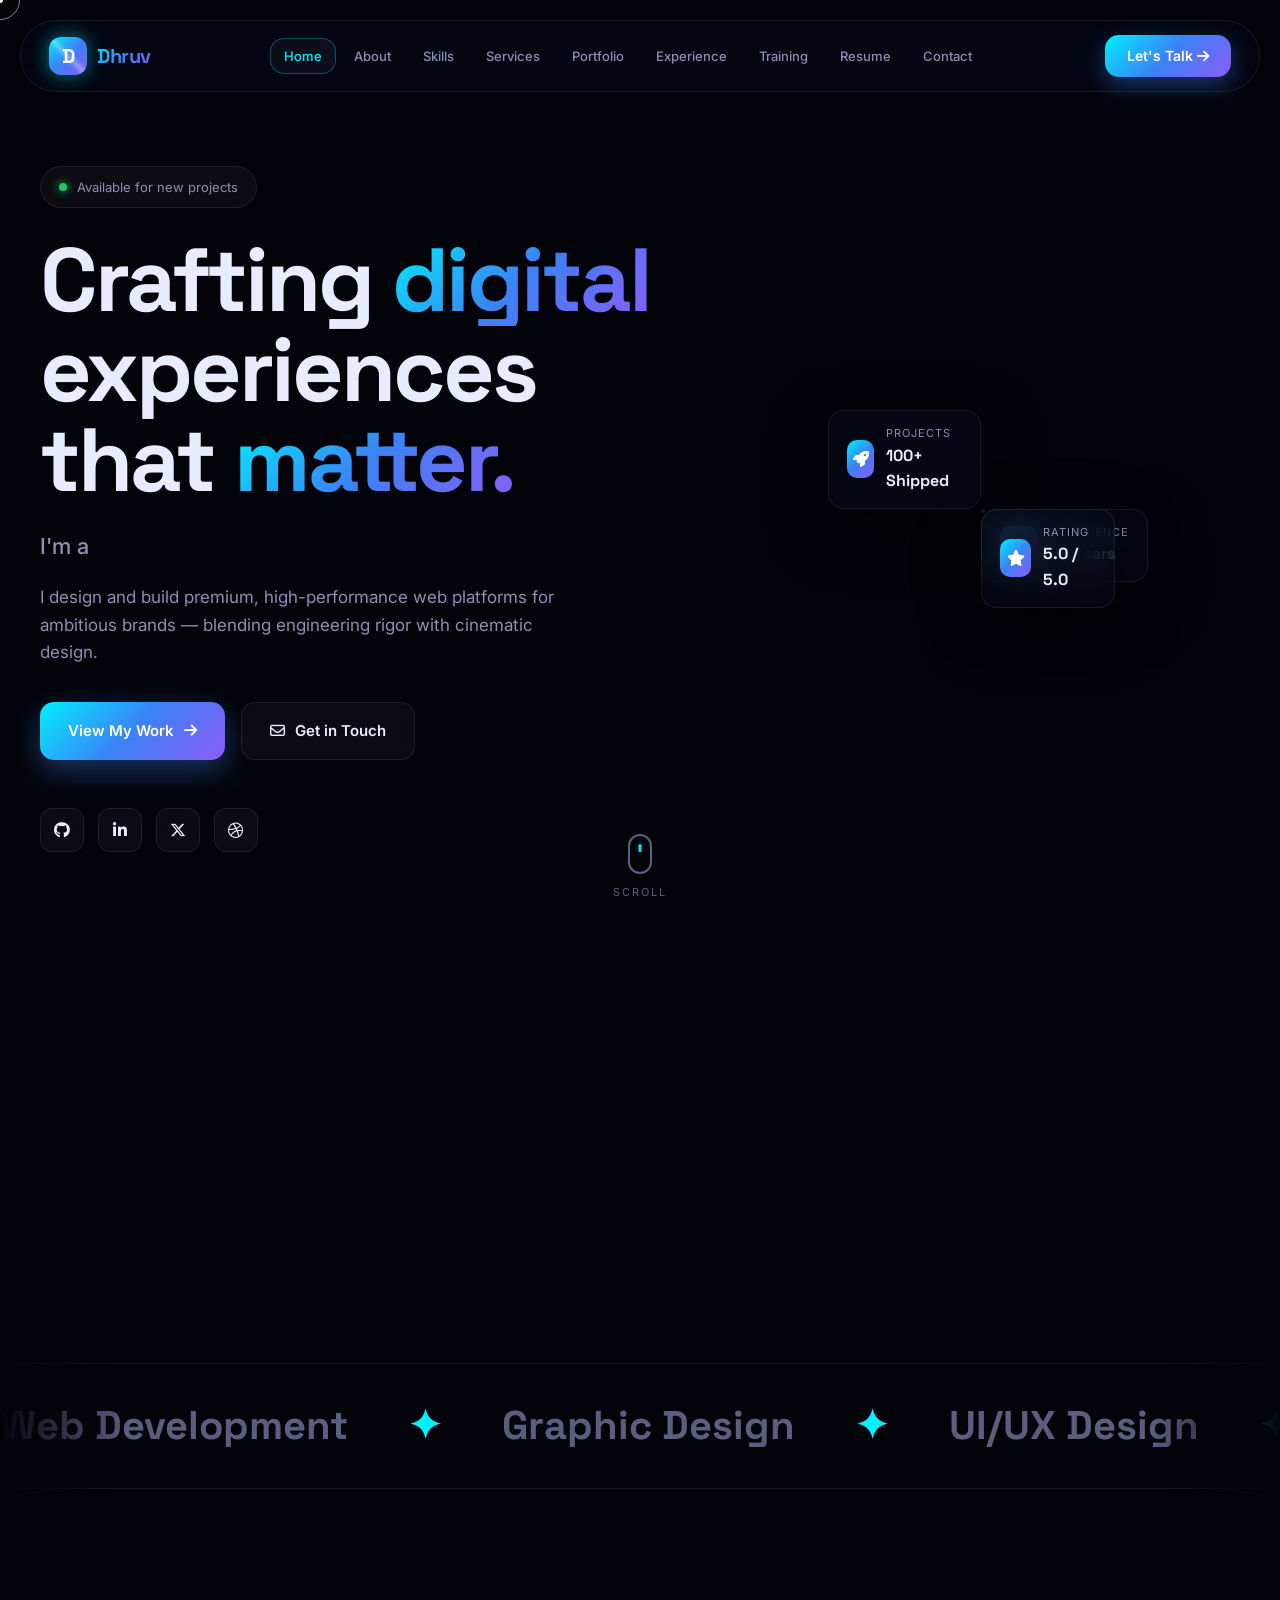
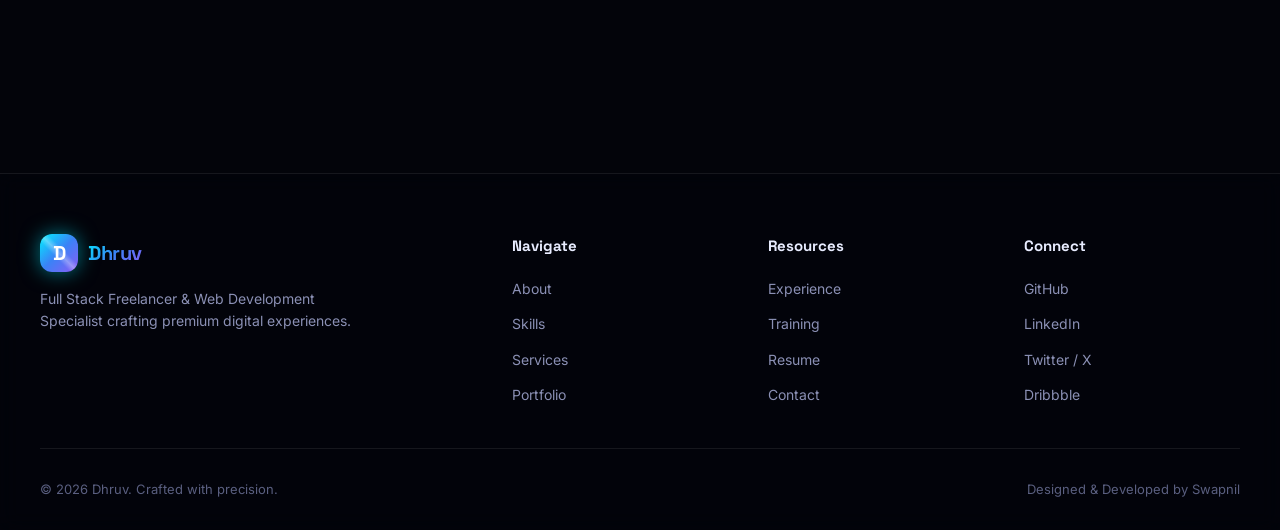
==== index.html @ 32e12c41 "Add files via upload" ====
<!DOCTYPE html>
<html lang="en">
<head>
<meta charset="UTF-8">
<meta name="viewport" content="width=device-width,initial-scale=1">
<title>Dhruv — Full Stack Freelancer & Web Development Specialist</title>
<meta name="description" content="Premium portfolio of Swapnil — Full Stack Freelancer crafting futuristic web, mobile & design experiences.">
<link rel="preconnect" href="https://fonts.googleapis.com">
<link href="https://fonts.googleapis.com/css2?family=Space+Grotesk:wght@400;500;600;700&family=Inter:wght@400;500;600&family=JetBrains+Mono:wght@400;500&display=swap" rel="stylesheet">
<link rel="stylesheet" href="https://cdnjs.cloudflare.com/ajax/libs/font-awesome/6.5.1/css/all.min.css">
<link rel="stylesheet" href="css/style.css">
<link rel="stylesheet" href="css/animation.css">
<link rel="stylesheet" href="css/responsive.css">
</head>
<body>

<d class="loader">
  <div class="loader-content">
    <div class="loader-ring"></div>
    <div class="loader-text">Initializing AI Core</div>
    <div class="loader-bar"><span></span></div>
  </div>
  </div>
</div>
<div class="cursor-dot"></div>
<div class="cursor-ring"></div>
<canvas id="three-bg"></canvas>

<!-- NAV -->
<nav class="navbar">
  <a href="index.html" class="logo">
    <div class="logo-mark">D</div>
    <span>Dhruv</span>
  </a>
  <ul class="nav-links">
    <li><a href="index.html" class="active">Home</a></li>
    <li><a href="about.html">About</a></li>
    <li><a href="skills.html">Skills</a></li>
    <li><a href="services.html">Services</a></li>
    <li><a href="portfolio.html">Portfolio</a></li>
    <li><a href="experience.html">Experience</a></li>
    <li><a href="training.html">Training</a></li>
    <li><a href="resume.html">Resume</a></li>
    <li><a href="contact.html">Contact</a></li>
  </ul>
  <a href="contact.html" class="nav-cta magnetic">Let's Talk <i class="fa-solid fa-arrow-right"></i></a>
  <button class="nav-toggle" aria-label="Menu"><span></span><span></span><span></span></button>
</nav>

<main>

<!-- HERO -->
<section class="hero">
  <div class="container">
    <div class="hero-grid">
      <div class="hero-copy">
        <div class="hero-badge"><span class="dot"></span> Available for new projects</div>
        <h1>Crafting <span class="grad">digital</span><br>experiences that <span class="grad">matter.</span></h1>
        <div class="hero-role">I'm a <span id="typed"></span></div>
        <p class="hero-desc">I design and build premium, high-performance web platforms for ambitious brands — blending engineering rigor with cinematic design.</p>
        <div class="hero-cta">
          <a href="portfolio.html" class="btn btn-primary magnetic">View My Work <i class="fa-solid fa-arrow-right"></i></a>
          <a href="contact.html" class="btn btn-ghost magnetic"><i class="fa-regular fa-envelope"></i> Get in Touch</a>
        </div>
        <div class="hero-socials">
          <a href="#" class="social-btn" aria-label="GitHub"><i class="fa-brands fa-github"></i></a>
          <a href="#" class="social-btn" aria-label="LinkedIn"><i class="fa-brands fa-linkedin-in"></i></a>
          <a href="#" class="social-btn" aria-label="Twitter"><i class="fa-brands fa-x-twitter"></i></a>
          <a href="#" class="social-btn" aria-label="Dribbble"><i class="fa-brands fa-dribbble"></i></a>
        </div>
      </div>
      <div class="hero-visual">
        <div class="hero-orb"></div>
        <div class="hero-avatar">
          <img src="https://images.unsplash.com/photo-1507003211169-0a1dd7228f2d?w=800&q=80" alt="Swapnil">
        </div>
        <div class="hero-float f1">
          <div class="ic"><i class="fa-solid fa-code"></i></div>
          <div><div class="lbl">Experience</div><div class="val" id="heroExp">2+ Years</div></div>
        </div>
        <div class="hero-float f2">
          <div class="ic"><i class="fa-solid fa-rocket"></i></div>
          <div><div class="lbl">Projects</div><div class="val">100+ Shipped</div></div>
        </div>
        <div class="hero-float f3">
          <div class="ic"><i class="fa-solid fa-star"></i></div>
          <div><div class="lbl">Rating</div><div class="val">5.0 / 5.0</div></div>
        </div>
      </div>
    </div>
  </div>
  <div class="scroll-ind"><div class="mouse"></div>Scroll</div>
</section>

<!-- STATS -->
<section class="section" style="padding-top:40px">
  <div class="container">
    <div class="stats stagger">
      <div class="stat"><div class="num" data-count="100" data-suffix="+">0</div><div class="lbl">Projects Delivered</div></div>
      <div class="stat"><div class="num" data-count="95" data-suffix="+">0</div><div class="lbl">Happy Clients</div></div>
      <div class="stat"><div class="num" id="totalExperience" data-count="2" data-suffix="+">0</div><div class="lbl">Years Experience</div></div>
    </div>
  </div>
</section>

<!-- MARQUEE -->
<section style="padding:40px 0">
  <div class="marquee">
    <div class="marquee-track">
      <span>Web Development</span><span>Graphic Design</span><span>UI/UX Design</span><span>Full Stack</span><span>Brand Identity</span><span>Python</span>
      <span>Web Development</span><span>Graphic Design</span><span>UI/UX Design</span><span>Full Stack</span><span>Brand Identity</span><span>Python</span>
    </div>
  </div>
</section>

<!-- FEATURED SERVICES -->
<section class="section">
  <div class="container">
    <div class="section-head reveal">
      <div class="section-tag">What I Do</div>
      <h2 class="section-title">Services built for <span class="grad">scale.</span></h2>
      <p class="section-sub">End-to-end product design & engineering for ambitious teams.</p>
    </div>
    <div class="grid grid-3 stagger">
      <div class="card"><div class="card-ic"><i class="fa-solid fa-laptop-code"></i></div><h3>Website Development</h3><p>Blazing-fast, SEO-optimized websites built with modern stacks and cinematic design.</p><a href="services.html" class="card-link">Learn more <i class="fa-solid fa-arrow-right"></i></a></div>
      <div class="card"><div class="card-ic"><i class="fa-solid fa-pen-ruler"></i></div><h3>Graphic Design</h3><p>Visual identity, marketing assets, social media graphics, and print collateral.</p><a href="services.html" class="card-link">Learn more <i class="fa-solid fa-arrow-right"></i></a></div>
      <div class="card"><div class="card-ic"><i class="fa-solid fa-layer-group"></i></div><h3>Full Stack Development</h3><p>End-to-end web applications with modern frontend and robust backend architecture.</p><a href="services.html" class="card-link">Learn more <i class="fa-solid fa-arrow-right"></i></a></div>
    </div>
  </div>
</section>

<!-- FEATURED PROJECTS -->
<section class="section">
  <div class="container">
    <div class="section-head reveal">
      <div class="section-tag">Selected Work</div>
      <h2 class="section-title">Featured <span class="grad">projects.</span></h2>
      <p class="section-sub">A glimpse into recent builds — web platforms, design systems, and digital products.</p>
    </div>
    <div class="grid grid-2 stagger">
      <a href="project-details.html" class="project">
        <div class="project-img"><span class="project-tag">Web Platform</span><img src="https://images.unsplash.com/photo-1460925895917-afdab827c52f?w=1200&q=80" alt=""></div>
        <div class="project-body"><h3>Enterprise Business Platform</h3><p>Full-stack web application with modern UI and robust backend.</p><div class="project-tech"><span>HTML</span><span>CSS</span><span>JavaScript</span><span>Python</span></div></div>
      </a>
      <a href="project-details.html" class="project">
        <div class="project-img"><span class="project-tag">E-Commerce</span><img src="https://images.unsplash.com/photo-1556742049-0cfed4f6a45d?w=1200&q=80" alt=""></div>
        <div class="project-body"><h3>Multi-Vendor E-Commerce</h3><p>Scalable marketplace with real-time inventory and payment integration.</p><div class="project-tech"><span>Web Dev</span><span>Python</span><span>REST API</span></div></div>
      </a>
      <a href="project-details.html" class="project">
        <div class="project-img"><span class="project-tag">Design</span><img src="https://images.unsplash.com/photo-1561070791-2526d30994b5?w=1200&q=80" alt=""></div>
        <div class="project-body"><h3>Brand Identity System</h3><p>Complete visual identity including logo, typography, and brand guidelines.</p><div class="project-tech"><span>Figma</span><span>Illustrator</span><span>Photoshop</span></div></div>
      </a>
      <a href="project-details.html" class="project">
        <div class="project-img"><span class="project-tag">Web Scraping</span><img src="https://images.unsplash.com/photo-1555949963-ff9fe0c870eb?w=1200&q=80" alt=""></div>
        <div class="project-body"><h3>Data Extraction Platform</h3><p>Automated web scraping solution for business intelligence and analytics.</p><div class="project-tech"><span>Python</span><span>BeautifulSoup</span><span>Selenium</span></div></div>
      </a>
    </div>
    <div style="text-align:center;margin-top:50px" class="reveal">
      <a href="portfolio.html" class="btn btn-ghost magnetic">View All Projects <i class="fa-solid fa-arrow-right"></i></a>
    </div>
  </div>
</section>

<!-- CTA -->
<section class="section">
  <div class="container">
    <div class="card reveal" style="text-align:center;padding:80px 40px;background:linear-gradient(135deg,rgba(0,240,255,.08),rgba(59,130,246,.08))">
      <h2 style="font-family:var(--font-display);font-size:clamp(32px,5vw,56px);font-weight:700;letter-spacing:-1.5px;margin-bottom:20px">Have a project in mind?<br><span class="grad-text">Let's build something extraordinary.</span></h2>
      <p style="color:var(--text-dim);max-width:560px;margin:0 auto 30px">I'm currently accepting select projects. Let's talk about your vision.</p>
      <a href="contact.html" class="btn btn-primary magnetic">Start a Conversation <i class="fa-solid fa-arrow-right"></i></a>
    </div>
  </div>
</section>

</main>

<!-- FOOTER -->
<footer class="footer">
  <div class="container">
    <div class="footer-grid">
      <div>
        <a href="index.html" class="logo" style="margin-bottom:16px"><div class="logo-mark">D</div><span>Dhruv</span></a>
        <p style="color:var(--text-dim);font-size:14px;max-width:320px;margin-top:16px">Full Stack Freelancer & Web Development Specialist crafting premium digital experiences.</p>
      </div>
      <div><h5>Navigate</h5><ul><li><a href="about.html">About</a></li><li><a href="skills.html">Skills</a></li><li><a href="services.html">Services</a></li><li><a href="portfolio.html">Portfolio</a></li></ul></div>
      <div><h5>Resources</h5><ul><li><a href="experience.html">Experience</a></li><li><a href="training.html">Training</a></li><li><a href="resume.html">Resume</a></li><li><a href="contact.html">Contact</a></li></ul></div>
      <div><h5>Connect</h5><ul><li><a href="#">GitHub</a></li><li><a href="#">LinkedIn</a></li><li><a href="#">Twitter / X</a></li><li><a href="#">Dribbble</a></li></ul></div>
    </div>
    <div class="footer-bottom">
      <div>© 2026 Dhruv. Crafted with precision.</div>
      <div>Designed & Developed by Swapnil</div>
    </div>
  </div>
</footer>

<!-- LIBS -->
<script src="https://cdnjs.cloudflare.com/ajax/libs/three.js/r128/three.min.js"></script>
<script src="https://cdnjs.cloudflare.com/ajax/libs/gsap/3.12.5/gsap.min.js"></script>
<script src="https://cdnjs.cloudflare.com/ajax/libs/gsap/3.12.5/ScrollTrigger.min.js"></script>
<script src="https://cdn.jsdelivr.net/npm/lenis@1.0.42/dist/lenis.min.js"></script>
<script src="https://cdn.jsdelivr.net/npm/typed.js@2.0.16/dist/typed.umd.js"></script>
<script src="https://cdn.jsdelivr.net/npm/vanilla-tilt@1.8.1/dist/vanilla-tilt.min.js"></script>
<script src="https://unpkg.com/splitting/dist/splitting.min.js"></script>
<link rel="stylesheet" href="https://unpkg.com/splitting/dist/splitting.css">

<!-- APP -->
<script src="js/three-background.js"></script>
<script src="js/cursor.js"></script>
<script src="js/animation.js"></script>
<script src="js/experience.js"></script>
<script src="js/contact.js"></script>
<script src="js/main.js"></script>
</body>
</html>
---- css/style.css ----
/* ═══════════════════════════════════════════════════════════════
   PREMIUM PORTFOLIO — MASTER STYLESHEET v2
   Theme: Dark Glassmorphism • AI Neon Cyan + Blue + Purple
   ══════════════════════════════════════════════════════════════ */

:root{
  --bg-0:#03040a;
  --bg-1:#070916;
  --bg-2:#0d1024;
  --neon-cyan:#00f0ff;
  --neon-blue:#3b82f6;
  --neon-purple:#8b5cf6;
  --neon-pink:#ec4899;
  --accent:#00f0ff;
  --text:#e8ecff;
  --text-dim:#8b90b5;
  --text-muted:#5a5f80;
  --glass:rgba(255,255,255,0.035);
  --glass-border:rgba(255,255,255,0.08);
  --glass-strong:rgba(255,255,255,0.06);
  --shadow-neon:0 0 40px rgba(0,240,255,0.15), 0 0 80px rgba(59,130,246,0.1);
  --shadow-card:0 20px 60px rgba(0,0,0,0.5), 0 0 1px rgba(255,255,255,0.1);
  --gradient-primary:linear-gradient(135deg,#00f0ff 0%,#3b82f6 50%,#8b5cf6 100%);
  --gradient-soft:linear-gradient(135deg,rgba(0,240,255,0.12),rgba(59,130,246,0.12));
  --font-display:'Space Grotesk',sans-serif;
  --font-body:'Inter',sans-serif;
  --font-mono:'JetBrains Mono',monospace;
  --radius-sm:10px;
  --radius-md:18px;
  --radius-lg:28px;
  --radius-xl:40px;
  --ease:cubic-bezier(.22,1,.36,1);
}

*{margin:0;padding:0;box-sizing:border-box}
html{scroll-behavior:smooth}
body{
  font-family:var(--font-body);
  background:var(--bg-0);
  color:var(--text);
  overflow-x:hidden;
  line-height:1.6;
  -webkit-font-smoothing:antialiased;
  cursor:none;
}
a{color:inherit;text-decoration:none}
img{max-width:100%;display:block}
button{font-family:inherit;cursor:none;border:none;background:none;color:inherit}

/* Scrollbar */
::-webkit-scrollbar{width:8px}
::-webkit-scrollbar-track{background:var(--bg-0)}
::-webkit-scrollbar-thumb{background:linear-gradient(var(--neon-cyan),var(--neon-blue));border-radius:10px}
::selection{background:var(--neon-blue);color:#fff}

/* ═══════════ THREE.JS CANVAS ═══════════ */
/* ═══════════ THREE.JS CANVAS — PREMIUM AURORA ══════════ */
#three-bg{
  position:fixed;inset:0;z-index:0;
  background:var(--bg-0);
  overflow:hidden;
}

/* ═══════════ CUSTOM CURSOR ═══════════ */
.cursor-dot,.cursor-ring{
  position:fixed;top:0;left:0;pointer-events:none;z-index:9999;
  transform:translate(-50%,-50%);mix-blend-mode:difference;
}
.cursor-dot{width:6px;height:6px;background:#fff;border-radius:50%;transition:transform .15s var(--ease)}
.cursor-ring{
  width:40px;height:40px;border:1.5px solid rgba(255,255,255,.5);border-radius:50%;
  transition:transform .3s var(--ease),width .3s var(--ease),height .3s var(--ease),border-color .3s var(--ease);
}
.cursor-ring.hover{width:70px;height:70px;border-color:var(--neon-cyan);background:rgba(0,240,255,.08)}
@media (hover:none){.cursor-dot,.cursor-ring{display:none}body,a,button{cursor:auto}}

/* ═══════════ NAVBAR ═══════════ */
.navbar{
  position:fixed;top:20px;left:50%;transform:translateX(-50%);z-index:1000;
  width:calc(100% - 40px);max-width:1400px;
  padding:14px 28px;display:flex;align-items:center;justify-content:space-between;
  background:rgba(7,9,22,0.5);backdrop-filter:blur(20px) saturate(180%);
  -webkit-backdrop-filter:blur(20px) saturate(180%);
  border:1px solid var(--glass-border);border-radius:var(--radius-xl);
  transition:all .4s var(--ease);
}
.navbar.scrolled{padding:10px 24px;background:rgba(7,9,22,0.85);box-shadow:var(--shadow-neon)}
.logo{display:flex;align-items:center;gap:10px;font-family:var(--font-display);font-weight:700;font-size:20px;letter-spacing:-.5px}
.logo-mark{
  width:38px;height:38px;border-radius:12px;
  background:var(--gradient-primary);display:grid;place-items:center;
  font-weight:800;color:#fff;box-shadow:0 0 20px rgba(0,240,255,.5);
  position:relative;overflow:hidden;
}
.logo-mark::after{content:'';position:absolute;inset:0;background:linear-gradient(45deg,transparent 40%,rgba(255,255,255,.3) 50%,transparent 60%);animation:shine 3s infinite}
@keyframes shine{0%{transform:translateX(-100%)}100%{transform:translateX(100%)}}
.logo span{background:var(--gradient-primary);-webkit-background-clip:text;background-clip:text;color:transparent}

.nav-links{display:flex;gap:4px;list-style:none;flex-wrap:wrap;justify-content:center}
.nav-links a{
  padding:10px 14px;border-radius:14px;font-size:13px;font-weight:500;
  color:var(--text-dim);transition:all .3s var(--ease);position:relative;white-space:nowrap;
}
.nav-links a:hover,.nav-links a.active{color:var(--text);background:var(--glass)}
.nav-links a.active{color:var(--neon-cyan);box-shadow:inset 0 0 0 1px rgba(0,240,255,.3)}

.nav-cta{
  padding:10px 22px;border-radius:14px;font-weight:600;font-size:14px;
  background:var(--gradient-primary);color:#fff;
  box-shadow:0 8px 24px rgba(59,130,246,.4);
  transition:transform .3s var(--ease),box-shadow .3s var(--ease);
  white-space:nowrap;
}
.nav-cta:hover{transform:translateY(-2px);box-shadow:0 12px 32px rgba(59,130,246,.6)}

.nav-toggle{display:none;flex-direction:column;gap:5px;padding:8px}
.nav-toggle span{width:22px;height:2px;background:#fff;border-radius:2px;transition:.3s}

/* ═══════════ LAYOUT ═══════════ */
main{position:relative;z-index:2}
.section{padding:140px 0;position:relative}
.container{max-width:1400px;margin:0 auto;padding:0 40px}
.section-head{text-align:center;margin-bottom:80px}
.section-tag{
  display:inline-flex;align-items:center;gap:8px;
  padding:8px 18px;border-radius:100px;
  background:var(--glass);border:1px solid var(--glass-border);
  font-family:var(--font-mono);font-size:12px;color:var(--neon-cyan);
  text-transform:uppercase;letter-spacing:2px;margin-bottom:20px;
}
.section-tag::before{content:'';width:6px;height:6px;border-radius:50%;background:var(--neon-cyan);box-shadow:0 0 10px var(--neon-cyan);animation:pulse 2s infinite}
@keyframes pulse{0%,100%{opacity:1}50%{opacity:.4}}
.section-title{
  font-family:var(--font-display);font-size:clamp(36px,5vw,64px);font-weight:700;
  line-height:1.05;letter-spacing:-1.5px;margin-bottom:20px;
}
.section-title .grad{background:var(--gradient-primary);-webkit-background-clip:text;background-clip:text;color:transparent}
.section-sub{font-size:18px;color:var(--text-dim);max-width:640px;margin:0 auto}

/* ═══════════ HERO ══════════ */
.hero{min-height:100vh;display:flex;align-items:center;padding:140px 0 80px;position:relative}
.hero-grid{display:grid;grid-template-columns:1.2fr 1fr;gap:60px;align-items:center}
.hero-badge{
  display:inline-flex;align-items:center;gap:10px;padding:10px 18px;border-radius:100px;
  background:var(--glass);border:1px solid var(--glass-border);backdrop-filter:blur(10px);
  font-size:13px;color:var(--text-dim);margin-bottom:28px;
}
.hero-badge .dot{width:8px;height:8px;border-radius:50%;background:#22c55e;box-shadow:0 0 10px #22c55e;animation:pulse 2s infinite}
.hero h1{
  font-family:var(--font-display);font-size:clamp(48px,7vw,96px);font-weight:700;
  line-height:1;letter-spacing:-3px;margin-bottom:24px;
}
.hero h1 .grad{background:var(--gradient-primary);-webkit-background-clip:text;background-clip:text;color:transparent;display:inline-block}
.hero-role{font-size:22px;color:var(--text-dim);margin-bottom:20px;font-weight:500;min-height:30px}
.hero-role .typed-cursor{color:var(--neon-cyan)}
.hero-desc{font-size:17px;color:var(--text-dim);max-width:540px;margin-bottom:36px}
.hero-cta{display:flex;gap:16px;flex-wrap:wrap;margin-bottom:48px}

.btn{
  display:inline-flex;align-items:center;gap:10px;padding:16px 28px;border-radius:14px;
  font-weight:600;font-size:15px;transition:all .3s var(--ease);position:relative;overflow:hidden;
}
.btn-primary{background:var(--gradient-primary);color:#fff;box-shadow:0 10px 30px rgba(59,130,246,.4)}
.btn-primary:hover{transform:translateY(-3px);box-shadow:0 16px 40px rgba(59,130,246,.6)}
.btn-primary::before{content:'';position:absolute;inset:0;background:linear-gradient(45deg,transparent 30%,rgba(255,255,255,.25) 50%,transparent 70%);transform:translateX(-100%);transition:.6s}
.btn-primary:hover::before{transform:translateX(100%)}
.btn-ghost{background:var(--glass);border:1px solid var(--glass-border);color:var(--text);backdrop-filter:blur(10px)}
.btn-ghost:hover{border-color:var(--neon-cyan);background:rgba(0,240,255,.08)}

.hero-socials{display:flex;gap:14px}
.social-btn{
  width:44px;height:44px;border-radius:12px;display:grid;place-items:center;
  background:var(--glass);border:1px solid var(--glass-border);backdrop-filter:blur(10px);
  transition:all .3s var(--ease);
}
.social-btn:hover{transform:translateY(-4px);border-color:var(--neon-cyan);color:var(--neon-cyan);box-shadow:0 10px 30px rgba(0,240,255,.3)}

/* Hero visual */
.hero-visual{position:relative;aspect-ratio:1;max-width:500px;margin:0 auto}
.hero-orb{
  position:absolute;inset:0;border-radius:50%;
  background:conic-gradient(from 0deg,var(--neon-cyan),var(--neon-blue),var(--neon-purple),var(--neon-cyan));
  filter:blur(40px);opacity:.5;animation:rotate 20s linear infinite;
}
@keyframes rotate{to{transform:rotate(360deg)}}
.hero-avatar{
  position:absolute;inset:10%;border-radius:50%;overflow:hidden;
  border:2px solid rgba(255,255,255,.15);box-shadow:var(--shadow-neon);
}
.hero-avatar img{width:100%;height:100%;object-fit:cover}
.hero-float{
  position:absolute;padding:14px 18px;border-radius:16px;
  background:rgba(7,9,22,.7);backdrop-filter:blur(20px);
  border:1px solid var(--glass-border);display:flex;align-items:center;gap:12px;
  box-shadow:var(--shadow-card);animation:float 6s ease-in-out infinite;
}
.hero-float .ic{width:38px;height:38px;border-radius:10px;background:var(--gradient-primary);display:grid;place-items:center;color:#fff}
.hero-float .lbl{font-size:11px;color:var(--text-dim);text-transform:uppercase;letter-spacing:1px}
.hero-float .val{font-family:var(--font-display);font-weight:700;font-size:16px}
.hero-float.f1{top:10%;left:-10%;animation-delay:0s}
.hero-float.f2{bottom:20%;right:-10%;animation-delay:2s}
.hero-float.f3{top:50%;left:-15%;animation-delay:4s}
@keyframes float{0%,100%{transform:translateY(0)}50%{transform:translateY(-20px)}}

/* Scroll indicator */
.scroll-ind{
  position:absolute;bottom:30px;left:50%;transform:translateX(-50%);
  display:flex;flex-direction:column;align-items:center;gap:10px;
  font-size:11px;color:var(--text-muted);letter-spacing:2px;text-transform:uppercase;
}
.scroll-ind .mouse{width:24px;height:40px;border:2px solid var(--text-muted);border-radius:14px;position:relative}
.scroll-ind .mouse::after{content:'';position:absolute;top:8px;left:50%;transform:translateX(-50%);width:3px;height:8px;background:var(--neon-cyan);border-radius:2px;animation:scrollDot 2s infinite}
@keyframes scrollDot{0%{top:8px;opacity:1}100%{top:24px;opacity:0}}

/* ═══════════ STATS ═══════════ */
.stats{display:grid;grid-template-columns:repeat(3,1fr);gap:20px;margin-top:40px}
.stat{
  padding:28px;border-radius:var(--radius-md);background:var(--glass);
  border:1px solid var(--glass-border);backdrop-filter:blur(10px);
  transition:all .4s var(--ease);
}
.stat:hover{transform:translateY(-6px);border-color:var(--neon-cyan);box-shadow:var(--shadow-neon)}
.stat .num{font-family:var(--font-display);font-size:42px;font-weight:700;background:var(--gradient-primary);-webkit-background-clip:text;background-clip:text;color:transparent;line-height:1}
.stat .lbl{font-size:13px;color:var(--text-dim);margin-top:8px}

/* ══════════ CARDS ═══════════ */
.grid{display:grid;gap:24px}
.grid-3{grid-template-columns:repeat(3,1fr)}
.grid-2{grid-template-columns:repeat(2,1fr)}

.card{
  padding:32px;border-radius:var(--radius-lg);
  background:var(--glass);border:1px solid var(--glass-border);
  backdrop-filter:blur(14px);position:relative;overflow:hidden;
  transition:all .5s var(--ease);
}
.card::before{
  content:'';position:absolute;inset:0;border-radius:inherit;
  background:radial-gradient(600px circle at var(--mx,50%) var(--my,50%),rgba(0,240,255,.08),transparent 40%);
  opacity:0;transition:opacity .4s;pointer-events:none;
}
.card:hover::before{opacity:1}
.card:hover{transform:translateY(-8px);border-color:rgba(0,240,255,.3);box-shadow:var(--shadow-neon)}
.card-ic{
  width:56px;height:56px;border-radius:16px;display:grid;place-items:center;
  background:var(--gradient-soft);border:1px solid var(--glass-border);
  color:var(--neon-cyan);font-size:24px;margin-bottom:20px;
}
.card h3{font-family:var(--font-display);font-size:22px;font-weight:600;margin-bottom:12px;letter-spacing:-.3px}
.card p{color:var(--text-dim);font-size:15px;margin-bottom:16px}
.card-link{color:var(--neon-cyan);font-size:14px;font-weight:600;display:inline-flex;align-items:center;gap:6px;transition:gap .3s}
.card-link:hover{gap:12px}

/* ═══════════ PROJECT CARDS ═══════════ */
.project{
  border-radius:var(--radius-lg);overflow:hidden;position:relative;
  background:var(--glass);border:1px solid var(--glass-border);
  transition:all .5s var(--ease);
}
.project:hover{transform:translateY(-10px);box-shadow:var(--shadow-neon);border-color:rgba(0,240,255,.3)}
.project-img{position:relative;aspect-ratio:16/10;overflow:hidden}
.project-img img{width:100%;height:100%;object-fit:cover;transition:transform .8s var(--ease)}
.project:hover .project-img img{transform:scale(1.08)}
.project-img::after{content:'';position:absolute;inset:0;background:linear-gradient(to top,rgba(3,4,10,.9),transparent 50%)}
.project-tag{position:absolute;top:16px;left:16px;padding:6px 12px;border-radius:100px;background:rgba(0,0,0,.5);backdrop-filter:blur(10px);font-size:11px;color:var(--neon-cyan);text-transform:uppercase;letter-spacing:1px;border:1px solid var(--glass-border);z-index:2}
.project-body{padding:28px}
.project h3{font-family:var(--font-display);font-size:22px;font-weight:600;margin-bottom:10px;letter-spacing:-.3px}
.project p{color:var(--text-dim);font-size:14px;margin-bottom:16px}
.project-tech{display:flex;flex-wrap:wrap;gap:8px;margin-bottom:18px}
.project-tech span{padding:4px 10px;border-radius:8px;background:var(--glass);font-size:11px;color:var(--text-dim);border:1px solid var(--glass-border);font-family:var(--font-mono)}

/* ═══════════ ABOUT ═══════════ */
.about-grid{display:grid;grid-template-columns:1fr 1.2fr;gap:60px;align-items:center}
.about-img{position:relative;aspect-ratio:4/5;border-radius:var(--radius-xl);overflow:hidden;border:1px solid var(--glass-border)}
.about-img img{width:100%;height:100%;object-fit:cover}
.about-img::after{content:'';position:absolute;inset:0;background:linear-gradient(135deg,rgba(0,240,255,.15),rgba(59,130,246,.15));mix-blend-mode:overlay}
.about-decor{
  position:absolute;width:120%;height:120%;top:-10%;left:-10%;
  background:conic-gradient(from 90deg,transparent,var(--neon-cyan),transparent 30%);
  filter:blur(60px);opacity:.4;animation:rotate 30s linear infinite;z-index:-1;
}

.about-content h2{font-family:var(--font-display);font-size:clamp(32px,4vw,48px);font-weight:700;line-height:1.1;margin-bottom:24px;letter-spacing:-1px}
.about-content p{color:var(--text-dim);font-size:16px;margin-bottom:18px}
.about-info{display:grid;grid-template-columns:1fr 1fr;gap:16px;margin:30px 0;padding:24px;border-radius:var(--radius-md);background:var(--glass);border:1px solid var(--glass-border)}
.about-info div{display:flex;flex-direction:column;gap:4px}
.about-info .k{font-size:12px;color:var(--text-muted);text-transform:uppercase;letter-spacing:1px}
.about-info .v{font-weight:600;color:var(--text)}

/* ═══════════ TIMELINE ═══════════ */
.timeline{position:relative;padding-left:40px}
.timeline::before{content:'';position:absolute;left:10px;top:0;bottom:0;width:2px;background:linear-gradient(var(--neon-cyan),var(--neon-blue),var(--neon-purple),transparent)}
.tl-item{position:relative;padding-bottom:40px}
.tl-item::before{content:'';position:absolute;left:-34px;top:6px;width:18px;height:18px;border-radius:50%;background:var(--bg-0);border:2px solid var(--neon-cyan);box-shadow:0 0 20px var(--neon-cyan)}
.tl-date{font-family:var(--font-mono);font-size:12px;color:var(--neon-cyan);text-transform:uppercase;letter-spacing:2px;margin-bottom:8px}
.tl-title{font-family:var(--font-display);font-size:22px;font-weight:600;margin-bottom:6px}
.tl-company{color:var(--text-dim);font-size:14px;margin-bottom:12px}
.tl-desc{color:var(--text-dim);font-size:15px}

/* ═══════════ EXPERIENCE CARDS (Premium) ═══════════ */
.exp-grid{display:grid;gap:24px;grid-template-columns:1fr}
.exp-card{
  padding:36px;border-radius:var(--radius-lg);
  background:var(--glass);border:1px solid var(--glass-border);
  backdrop-filter:blur(14px);position:relative;overflow:hidden;
  transition:all .5s var(--ease);
}
.exp-card::before{
  content:'';position:absolute;top:0;left:0;width:4px;height:100%;
  background:var(--gradient-primary);
}
.exp-card:hover{transform:translateX(8px);border-color:rgba(0,240,255,.3);box-shadow:var(--shadow-neon)}
.exp-head{display:flex;justify-content:space-between;align-items:flex-start;gap:20px;margin-bottom:16px;flex-wrap:wrap}
.exp-head h3{font-family:var(--font-display);font-size:24px;font-weight:600;letter-spacing:-.3px}
.exp-badge{padding:6px 14px;border-radius:100px;background:rgba(34,197,94,.15);color:#22c55e;border:1px solid rgba(34,197,94,.3);font-size:12px;font-weight:600;display:inline-flex;align-items:center;gap:6px;white-space:nowrap}
.exp-badge::before{content:'';width:6px;height:6px;border-radius:50%;background:#22c55e;box-shadow:0 0 10px #22c55e;animation:pulse 2s infinite}
.exp-meta{display:flex;gap:20px;flex-wrap:wrap;margin-bottom:16px;font-size:14px;color:var(--text-dim)}
.exp-meta span{display:inline-flex;align-items:center;gap:6px}
.exp-meta i{color:var(--neon-cyan)}
.exp-desc{color:var(--text-dim);font-size:15px;line-height:1.7}
.exp-tags{display:flex;flex-wrap:wrap;gap:8px;margin-top:18px}
.exp-tags span{padding:4px 10px;border-radius:8px;background:var(--glass);font-size:11px;color:var(--text-dim);border:1px solid var(--glass-border);font-family:var(--font-mono)}
.exp-duration{font-family:var(--font-display);font-size:14px;color:var(--neon-cyan);margin-top:14px;font-weight:600}

/* ══════════ TRAINING CARDS ═══════════ */
.train-card{
  padding:36px;border-radius:var(--radius-lg);
  background:var(--glass);border:1px solid var(--glass-border);
  backdrop-filter:blur(14px);position:relative;overflow:hidden;
  transition:all .5s var(--ease);display:grid;grid-template-columns:auto 1fr;gap:28px;align-items:center;
}
.train-card::before{
  content:'';position:absolute;inset:0;border-radius:inherit;
  background:radial-gradient(400px circle at var(--mx,50%) var(--my,50%),rgba(0,240,255,.06),transparent 40%);
  opacity:0;transition:opacity .4s;pointer-events:none;
}
.train-card:hover::before{opacity:1}
.train-card:hover{transform:translateY(-6px);border-color:rgba(0,240,255,.3);box-shadow:var(--shadow-neon)}
.train-ic{
  width:80px;height:80px;border-radius:20px;display:grid;place-items:center;
  background:var(--gradient-primary);color:#fff;font-size:32px;flex-shrink:0;
  box-shadow:0 10px 30px rgba(0,240,255,.3);
}
.train-body h3{font-family:var(--font-display);font-size:22px;font-weight:600;margin-bottom:6px;letter-spacing:-.3px}
.train-role{color:var(--neon-cyan);font-size:14px;font-weight:600;margin-bottom:8px}
.train-company{color:var(--text-dim);font-size:14px;margin-bottom:12px}
.train-desc{color:var(--text-dim);font-size:14px;line-height:1.7}
.train-type{display:inline-flex;align-items:center;gap:6px;padding:4px 10px;border-radius:8px;background:rgba(139,92,246,.15);color:var(--neon-purple);border:1px solid rgba(139,92,246,.3);font-size:11px;font-weight:600;text-transform:uppercase;letter-spacing:1px;margin-bottom:12px}

/* ═══════════ SKILLS ═══════════ */
.skill-group{margin-bottom:50px}
.skill-group h3{font-family:var(--font-display);font-size:24px;margin-bottom:24px;display:flex;align-items:center;gap:12px}
.skill-group h3::before{content:'';width:4px;height:24px;background:var(--gradient-primary);border-radius:2px}
.skills-grid{display:grid;grid-template-columns:repeat(auto-fill,minmax(200px,1fr));gap:16px}
.skill{
  padding:20px;border-radius:var(--radius-md);background:var(--glass);
  border:1px solid var(--glass-border);backdrop-filter:blur(10px);
  transition:all .4s var(--ease);position:relative;overflow:hidden;
}
.skill:hover{transform:translateY(-6px);border-color:var(--neon-cyan);box-shadow:var(--shadow-neon)}
.skill-head{display:flex;justify-content:space-between;align-items:center;margin-bottom:12px}
.skill-name{font-weight:600;font-size:15px}
.skill-pct{font-family:var(--font-mono);font-size:13px;color:var(--neon-cyan)}
.skill-bar{height:6px;border-radius:10px;background:rgba(255,255,255,.06);overflow:hidden}
.skill-bar span{display:block;height:100%;background:var(--gradient-primary);border-radius:10px;width:0;transition:width 1.5s var(--ease);box-shadow:0 0 10px rgba(0,240,255,.5)}

/* ═══════════ RESUME ═══════════ */
.resume-wrap{
  padding:60px;border-radius:var(--radius-xl);
  background:var(--glass);border:1px solid var(--glass-border);backdrop-filter:blur(14px);
}
.resume-section{margin-bottom:50px}
.resume-section h3{font-family:var(--font-display);font-size:26px;margin-bottom:24px;padding-bottom:14px;border-bottom:1px solid var(--glass-border);display:flex;align-items:center;gap:12px}
.resume-section h3 i{color:var(--neon-cyan)}
.resume-item{margin-bottom:24px;padding-left:20px;border-left:2px solid var(--glass-border);transition:border-color .3s}
.resume-item:hover{border-left-color:var(--neon-cyan)}
.resume-item h4{font-size:18px;font-weight:600;margin-bottom:4px}
.resume-item .meta{color:var(--neon-cyan);font-size:13px;font-family:var(--font-mono);margin-bottom:8px}
.resume-item p{color:var(--text-dim);font-size:14px}
.resume-tags{display:flex;flex-wrap:wrap;gap:8px;margin-top:12px}
.resume-tags span{padding:4px 12px;border-radius:8px;background:var(--glass);border:1px solid var(--glass-border);font-size:12px;color:var(--text-dim);font-family:var(--font-mono)}

/* ═══════════ CONTACT ═══════════ */
.contact-grid{display:grid;grid-template-columns:1fr 1.3fr;gap:40px}
.contact-info{display:flex;flex-direction:column;gap:20px}
.contact-card{
  padding:24px;border-radius:var(--radius-md);background:var(--glass);
  border:1px solid var(--glass-border);display:flex;gap:16px;align-items:center;
  transition:all .4s var(--ease);
}
.contact-card:hover{transform:translateX(6px);border-color:var(--neon-cyan);box-shadow:var(--shadow-neon)}
.contact-card .ic{width:48px;height:48px;border-radius:12px;background:var(--gradient-primary);display:grid;place-items:center;color:#fff;flex-shrink:0}
.contact-card .k{font-size:12px;color:var(--text-muted);text-transform:uppercase;letter-spacing:1px}
.contact-card .v{font-weight:600;margin-top:2px}

.contact-form{padding:40px;border-radius:var(--radius-xl);background:var(--glass);border:1px solid var(--glass-border);backdrop-filter:blur(14px)}
.form-row{display:grid;grid-template-columns:1fr 1fr;gap:16px;margin-bottom:16px}
.form-group{margin-bottom:16px;position:relative}
.form-group label{display:block;font-size:12px;color:var(--text-dim);text-transform:uppercase;letter-spacing:1px;margin-bottom:8px}
.form-group input,.form-group textarea{
  width:100%;padding:14px 18px;border-radius:12px;
  background:rgba(255,255,255,.03);border:1px solid var(--glass-border);
  color:var(--text);font-family:inherit;font-size:15px;transition:all .3s var(--ease);
}
.form-group input:focus,.form-group textarea:focus{outline:none;border-color:var(--neon-cyan);background:rgba(0,240,255,.04);box-shadow:0 0 0 3px rgba(0,240,255,.1)}
.form-group textarea{resize:vertical;min-height:140px}

/* ═══════════ PROJECT DETAIL ═══════════ */
.project-hero{padding:160px 0 80px;text-align:center}
.project-hero h1{font-family:var(--font-display);font-size:clamp(40px,6vw,72px);font-weight:700;letter-spacing:-2px;margin-bottom:20px}
.project-hero p{font-size:18px;color:var(--text-dim);max-width:700px;margin:0 auto 30px}
.project-banner{aspect-ratio:21/9;border-radius:var(--radius-xl);overflow:hidden;margin-bottom:60px;border:1px solid var(--glass-border)}
.project-banner img{width:100%;height:100%;object-fit:cover}
.project-gallery{display:grid;grid-template-columns:repeat(3,1fr);gap:16px;margin-bottom:60px}
.project-gallery div{aspect-ratio:4/3;border-radius:var(--radius-md);overflow:hidden;border:1px solid var(--glass-border)}
.project-gallery img{width:100%;height:100%;object-fit:cover;transition:transform .6s var(--ease)}
.project-gallery div:hover img{transform:scale(1.05)}
.detail-grid{display:grid;grid-template-columns:1fr 1fr;gap:24px;margin-bottom:40px}
.detail-block{padding:30px;border-radius:var(--radius-lg);background:var(--glass);border:1px solid var(--glass-border)}
.detail-block h4{font-family:var(--font-display);font-size:20px;margin-bottom:14px;color:var(--neon-cyan)}

/* ══════════ FOOTER ═══════════ */
.footer{padding:60px 0 30px;border-top:1px solid var(--glass-border);margin-top:80px;position:relative;z-index:2;background:rgba(3,4,10,.6);backdrop-filter:blur(10px)}
.footer-grid{display:grid;grid-template-columns:2fr 1fr 1fr 1fr;gap:40px;margin-bottom:40px}
.footer h5{font-family:var(--font-display);font-size:15px;margin-bottom:18px;color:var(--text)}
.footer ul{list-style:none;display:flex;flex-direction:column;gap:10px}
.footer ul a{color:var(--text-dim);font-size:14px;transition:color .3s}
.footer ul a:hover{color:var(--neon-cyan)}
.footer-bottom{padding-top:30px;border-top:1px solid var(--glass-border);display:flex;justify-content:space-between;align-items:center;color:var(--text-muted);font-size:13px}

/* ═══════════ UTILITIES ═══════════ */
.reveal{opacity:0;transform:translateY(40px);transition:opacity 1s var(--ease),transform 1s var(--ease)}
.reveal.in{opacity:1;transform:none}
.grad-text{background:var(--gradient-primary);-webkit-background-clip:text;background-clip:text;color:transparent}
.chip{display:inline-flex;align-items:center;gap:6px;padding:6px 12px;border-radius:100px;background:var(--glass);border:1px solid var(--glass-border);font-size:12px;color:var(--text-dim)}
.marquee{display:flex;overflow:hidden;gap:60px;padding:30px 0;border-top:1px solid var(--glass-border);border-bottom:1px solid var(--glass-border);mask:linear-gradient(90deg,transparent,#000 10%,#000 90%,transparent)}
.marquee-track{display:flex;gap:60px;animation:marquee 30s linear infinite;flex-shrink:0}
@keyframes marquee{to{transform:translateX(-50%)}}
.marquee span{font-family:var(--font-display);font-size:40px;font-weight:700;color:var(--text-muted);white-space:nowrap;display:flex;align-items:center;gap:60px}
.marquee span::after{content:'✦';color:var(--neon-cyan)}
---- css/animation.css ----
/* ═══════════════════════════════════════════════════════════════════════
   HOLOGRAPHIC CODE PANELS — CSS3D
   Glassmorphism panels for Three.js CSS3DRenderer
   ═══════════════════════════════════════════════════════════════════════ */

.holo-panel{
  width: 280px;
  padding: 16px 18px;
  background: rgba(10, 11, 24, 0.55);
  backdrop-filter: blur(20px) saturate(180%);
  -webkit-backdrop-filter: blur(20px) saturate(180%);
  border: 1px solid rgba(255, 255, 255, 0.1);
  border-radius: 14px;
  box-shadow:
    0 0 30px rgba(0, 240, 255, 0.15),
    0 0 60px rgba(139, 92, 246, 0.1),
    inset 0 1px 0 rgba(255, 255, 255, 0.1);
  font-family: 'JetBrains Mono', monospace;
  font-size: 11px;
  line-height: 1.5;
  color: #e8ecff;
  transform-style: preserve-3d;
  backface-visibility: hidden;
}

.holo-header{
  display: flex;
  align-items: center;
  gap: 8px;
  font-size: 10px;
  font-weight: 600;
  text-transform: uppercase;
  letter-spacing: 1.5px;
  margin-bottom: 10px;
  padding-bottom: 8px;
  border-bottom: 1px solid rgba(255, 255, 255, 0.08);
}

.holo-header .dot{
  width: 6px;
  height: 6px;
  border-radius: 50%;
  display: inline-block;
}

.holo-code{
  margin: 0;
  white-space: pre;
  font-size: 10px;
  color: #a0a8d0;
  line-height: 1.6;
  overflow: hidden;
}

/* Make panels slightly transparent for depth */
.holo-panel::before{
  content: '';
  position: absolute;
  inset: 0;
  border-radius: inherit;
  background: linear-gradient(135deg, rgba(0, 240, 255, 0.05), transparent);
  pointer-events: none;
}

/* Responsive: smaller panels on mobile */
@media (max-width: 768px){
  .holo-panel{
    width: 200px;
    padding: 12px 14px;
    font-size: 9px;
  }
  .holo-code{
    font-size: 8px;
  }
}

/* Ensure CSS3D canvas is above WebGL but below content */
#three-bg > div:last-child{
  position: absolute !important;
  top: 0;
  left: 0;
  width: 100%;
  height: 100%;
  pointer-events: none;
  z-index: 1;
}

#three-bg canvas{
  position: absolute;
  inset: 0;
  z-index: 0;
}

/* ═══════════════════════════════════════════════════════════════════════
   AI BACKGROUND SUPPORTING ANIMATIONS
   ═══════════════════════════════════════════════════════════════════════ */

/* Binary canvas layering */
body > canvas[style*="position:fixed"]{
  position: fixed !important;
  inset: 0;
  z-index: 1;
  pointer-events: none;
}

/* Three.js canvas */
#three-bg{
  position: fixed;
  inset: 0;
  z-index: 0;
  overflow: hidden;
}

#three-bg canvas{
  position: absolute;
  inset: 0;
  width: 100%;
  height: 100%;
  display: block;
}

/* Loader animations */
@keyframes spin{
  to{transform:rotate(360deg)}
}

@keyframes loadBar{
  to{width:100%}
}

/* Pulse for active indicators */
@keyframes pulse{
  0%,100%{opacity:1}
  50%{opacity:.4}
}

/* Shine effect for logo */
@keyframes shine{
  0%{transform:translateX(-100%)}
  100%{transform:translateX(100%)}
}

/* Floating animation */
@keyframes float{
  0%,100%{transform:translateY(0)}
  50%{transform:translateY(-20px)}
}

/* Scroll indicator dot */
@keyframes scrollDot{
  0%{top:8px;opacity:1}
  100%{top:24px;opacity:0}
}

/* Marquee */
@keyframes marquee{
  to{transform:translateX(-50%)}
}

/* Glow pulse */
@keyframes glowPulse{
  0%,100%{box-shadow:0 0 20px rgba(0,240,255,.3),0 0 40px rgba(59,130,246,.2)}
  50%{box-shadow:0 0 30px rgba(0,240,255,.5),0 0 60px rgba(59,130,246,.4)}
}
.glow-pulse{animation:glowPulse 3s ease-in-out infinite}

/* Reveal states */
.fade-up{opacity:0;transform:translateY(40px)}
.fade-down{opacity:0;transform:translateY(-40px)}
.fade-left{opacity:0;transform:translateX(-40px)}
.fade-right{opacity:0;transform:translateX(40px)}
.zoom-in{opacity:0;transform:scale(.9)}
.blur-in{opacity:0;filter:blur(20px)}

.stagger > *{opacity:0;transform:translateY(30px)}

/* Magnetic button */
.magnetic{transition:transform .3s cubic-bezier(.22,1,.36,1)}

/* Splitting */
[data-split]{opacity:0}
.char,.word{display:inline-block;will-change:transform}
---- css/responsive.css ----
@media (max-width:1200px){
  .hero-grid,.about-grid,.contact-grid{grid-template-columns:1fr;gap:60px}
  .hero-visual{max-width:400px}
  .grid-3{grid-template-columns:repeat(2,1fr)}
  .footer-grid{grid-template-columns:1fr 1fr}
  .train-card{grid-template-columns:1fr;text-align:center}
  .train-ic{margin:0 auto}
}
@media (max-width:900px){
  .section{padding:100px 0}
  .container{padding:0 24px}
  .nav-links,.nav-cta{display:none}
  .nav-toggle{display:flex}
  .nav-links.open{
    display:flex;flex-direction:column;position:absolute;top:calc(100% + 12px);left:0;right:0;
    background:rgba(7,9,22,.95);backdrop-filter:blur(20px);padding:20px;border-radius:var(--radius-lg);
    border:1px solid var(--glass-border);
  }
  .stats{grid-template-columns:repeat(2,1fr)}
  .grid-3,.grid-2,.detail-grid,.project-gallery{grid-template-columns:1fr}
  .form-row{grid-template-columns:1fr}
  .about-info{grid-template-columns:1fr}
  .footer-grid{grid-template-columns:1fr;gap:30px}
  .footer-bottom{flex-direction:column;gap:12px;text-align:center}
  .hero h1{letter-spacing:-2px}
  .resume-wrap{padding:30px}
  .contact-form{padding:28px}
  .exp-head{flex-direction:column;align-items:flex-start}
}
@media (max-width:560px){
  .navbar{width:calc(100% - 24px);padding:12px 18px}
  .hero{padding:120px 0 60px}
  .hero-float{display:none}
  .section-title{letter-spacing:-1px}
  .stats{grid-template-columns:1fr 1fr}
  .stat{padding:20px}
  .stat .num{font-size:32px}
  .skills-grid{grid-template-columns:1fr 1fr}
  .exp-card,.train-card{padding:24px}
  .train-ic{width:60px;height:60px;font-size:24px}
}
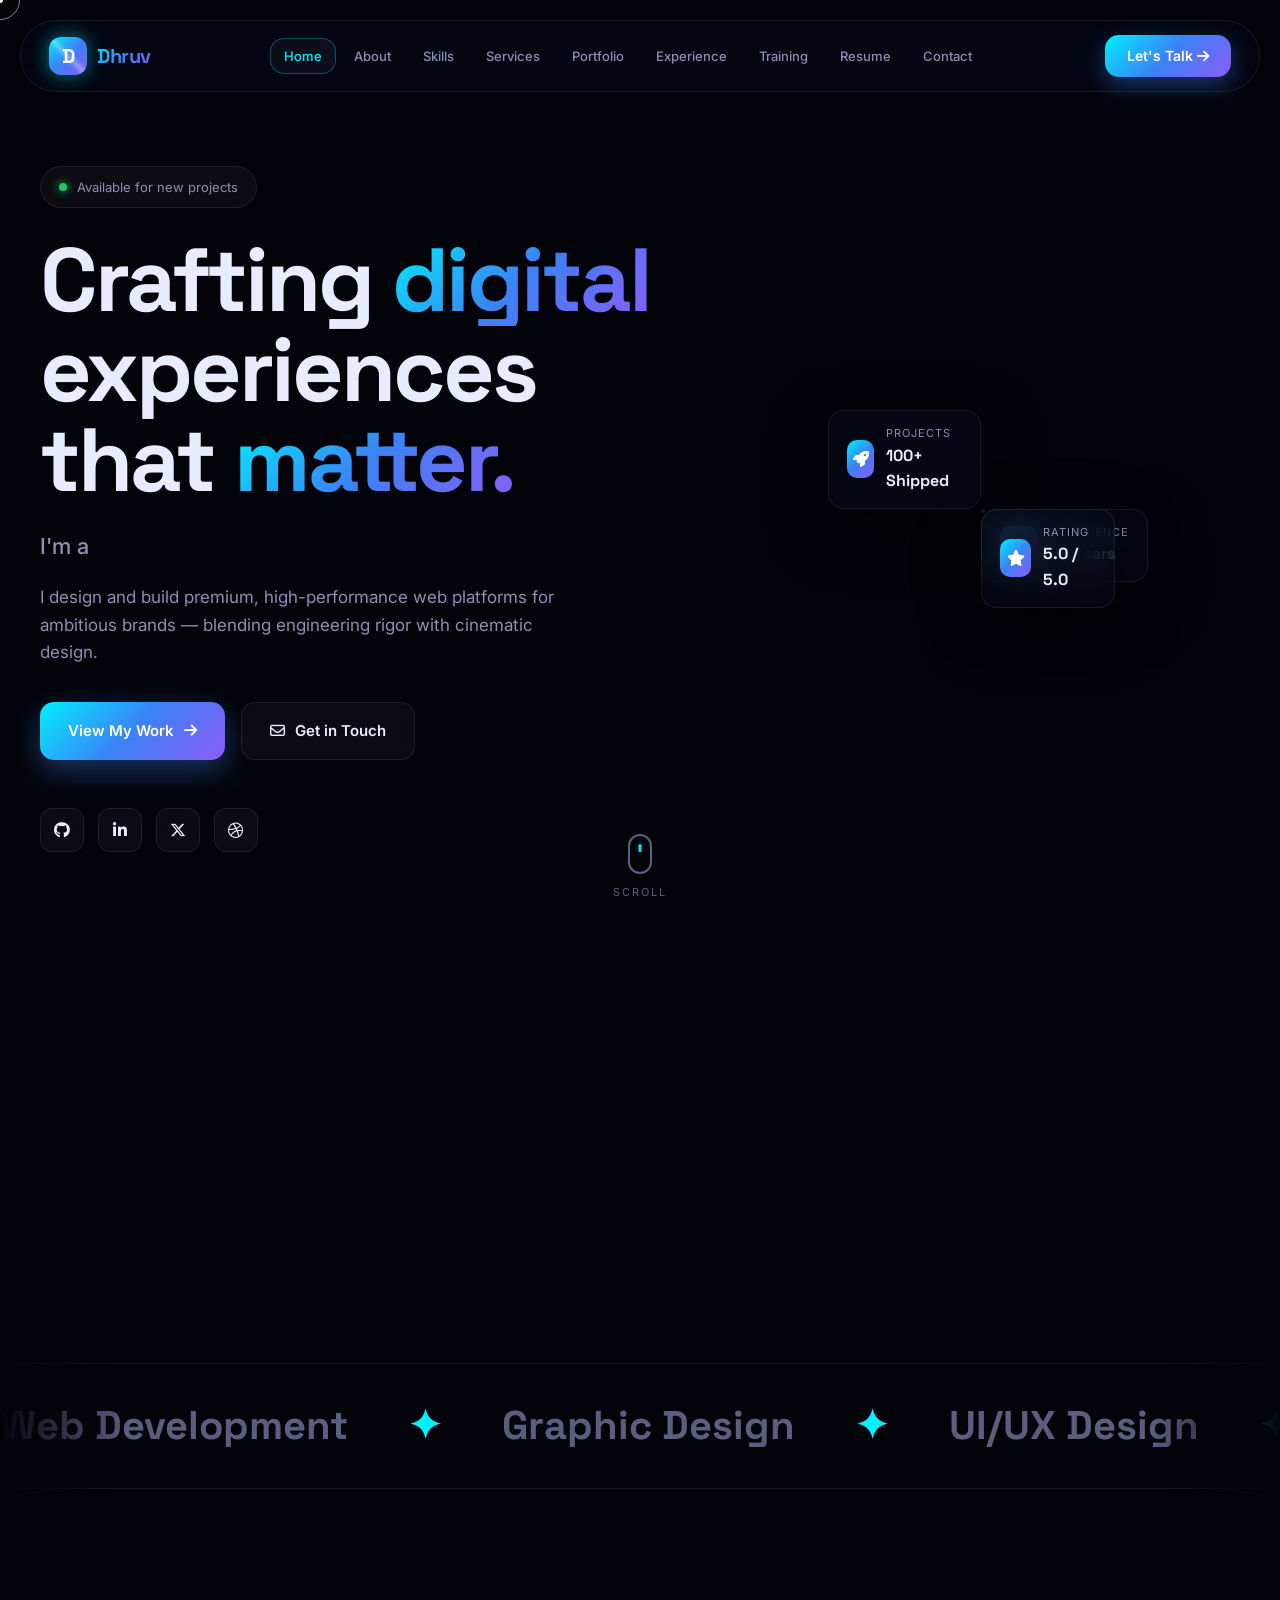
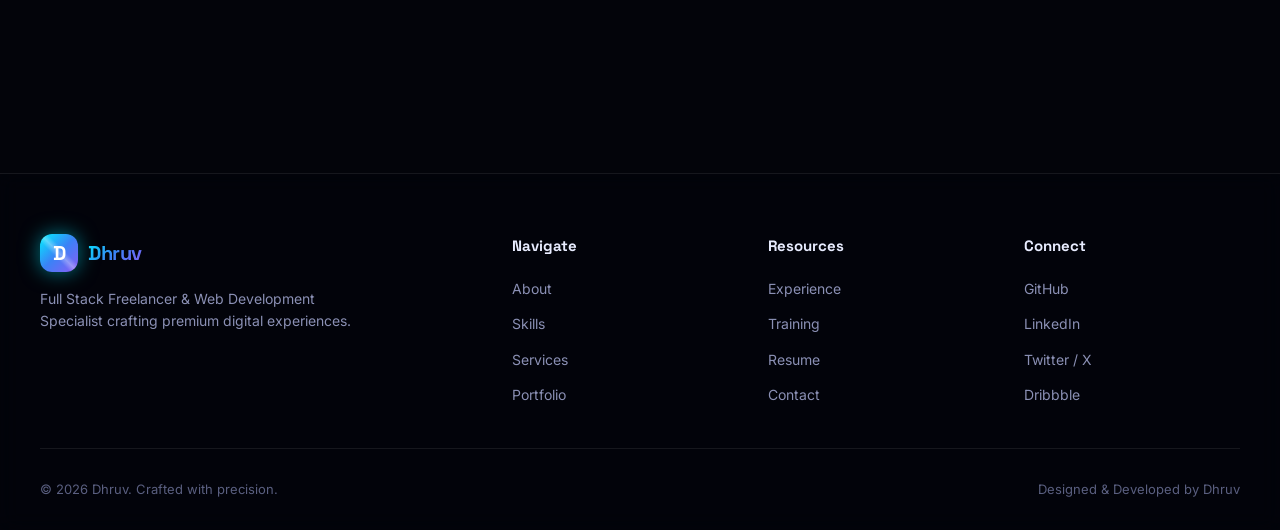
==== commit 5d7e7a21: "Update index.html" ====
--- a/index.html
+++ b/index.html
@@ -188,7 +188,7 @@
     </div>
     <div class="footer-bottom">
       <div>© 2026 Dhruv. Crafted with precision.</div>
-      <div>Designed & Developed by Swapnil</div>
+      <div>Designed & Developed by Dhruv</div>
     </div>
   </div>
 </footer>
@@ -211,4 +211,4 @@
 <script src="js/contact.js"></script>
 <script src="js/main.js"></script>
 </body>
-</html>+</html>
